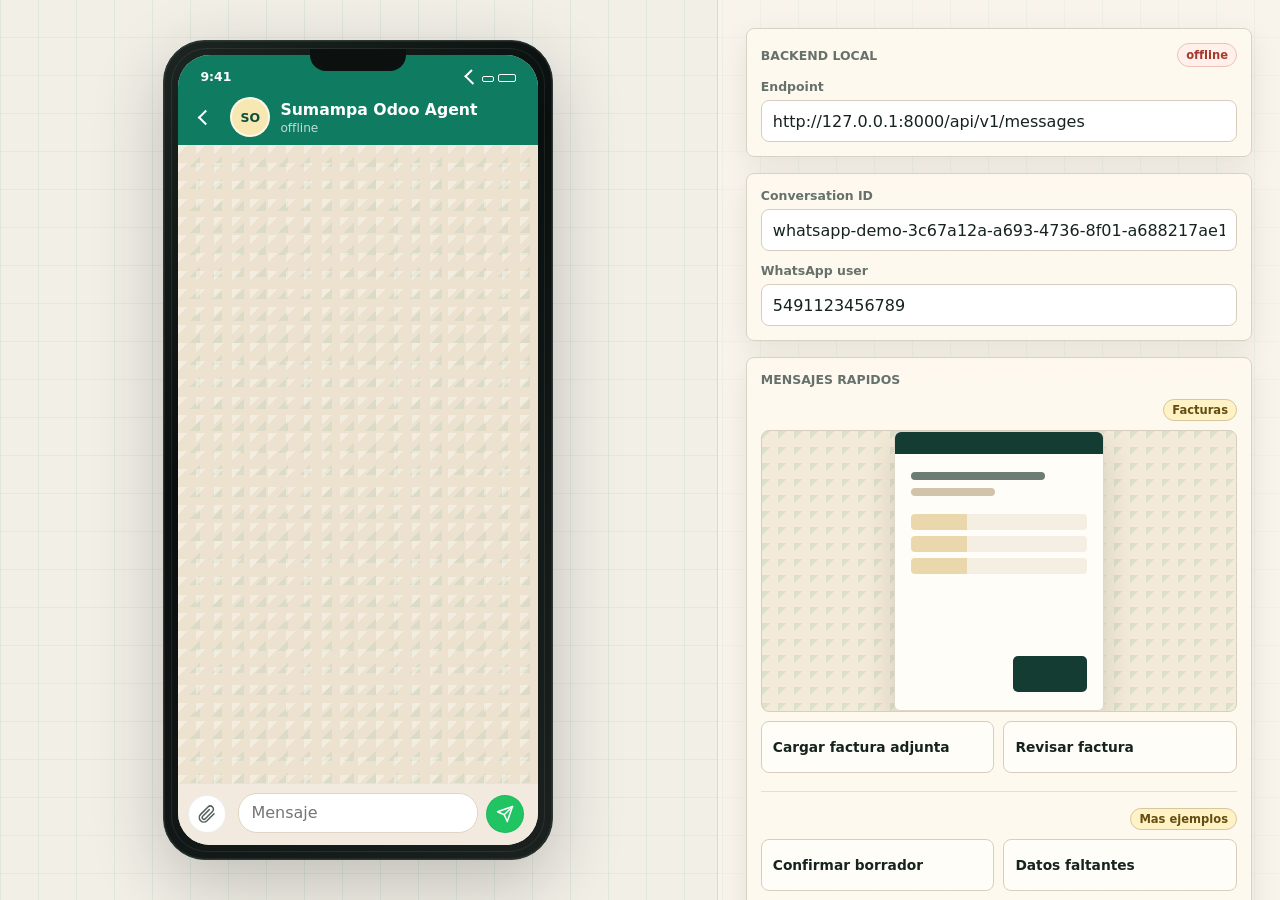
==== demo/index.html @ 9246c16b "feat(demo): add whatsapp-style agent test harness" ====
<!doctype html>
<html lang="es">
  <head>
    <meta charset="utf-8">
    <meta name="viewport" content="width=device-width, initial-scale=1">
    <title>Sumampa WhatsApp Demo</title>
    <link rel="icon" href="./favicon.svg" type="image/svg+xml">
    <link rel="stylesheet" href="./styles.css">
  </head>
  <body>
    <svg class="icon-sprite" aria-hidden="true">
      <symbol id="icon-attachment" viewBox="0 0 24 24">
        <path d="M21.4 11.6 12 21a6 6 0 0 1-8.5-8.5l9.8-9.8a4.2 4.2 0 0 1 6 6L9.7 18.3a2.4 2.4 0 0 1-3.4-3.4l8.7-8.7"></path>
      </symbol>
      <symbol id="icon-send" viewBox="0 0 24 24">
        <path d="m22 2-7 20-4-9-9-4 20-7Z"></path>
        <path d="M22 2 11 13"></path>
      </symbol>
      <symbol id="icon-trash" viewBox="0 0 24 24">
        <path d="M3 6h18"></path>
        <path d="M8 6V4h8v2"></path>
        <path d="m19 6-1 14H6L5 6"></path>
      </symbol>
      <symbol id="icon-check" viewBox="0 0 24 24">
        <path d="m20 6-11 11-5-5"></path>
      </symbol>
    </svg>

    <div class="app-shell">
      <main class="phone-stage" aria-label="Vista de WhatsApp">
        <section class="phone" aria-label="Telefono con chat">
          <div class="phone-speaker" aria-hidden="true"></div>
          <div class="phone-glass">
            <div class="phone-status">
              <span>9:41</span>
              <div class="status-icons" aria-hidden="true">
                <span></span>
                <span></span>
                <span></span>
              </div>
            </div>

            <header class="chat-header">
              <button class="back-button" type="button" aria-label="Volver" title="Volver">
                <span aria-hidden="true"></span>
              </button>
              <div class="agent-avatar" aria-hidden="true">SO</div>
              <div class="chat-title">
                <strong>Sumampa Odoo Agent</strong>
                <small id="phoneStatus">backend local</small>
              </div>
            </header>

            <section id="messageList" class="message-list" aria-live="polite"></section>

            <div id="pendingAttachment" class="pending-attachment is-hidden" aria-live="polite">
              <div class="pending-preview" id="pendingPreview"></div>
              <div class="pending-copy">
                <strong id="pendingName"></strong>
                <span id="pendingMeta"></span>
              </div>
              <button
                id="removeAttachmentButton"
                class="icon-button danger"
                type="button"
                aria-label="Quitar adjunto"
                title="Quitar adjunto"
              >
                <svg><use href="#icon-trash"></use></svg>
              </button>
            </div>

            <form id="composerForm" class="composer">
              <button
                id="attachmentButton"
                class="icon-button"
                type="button"
                aria-label="Adjuntar factura"
                title="Adjuntar factura"
              >
                <svg><use href="#icon-attachment"></use></svg>
              </button>
              <input id="fileInput" type="file" accept="image/*,application/pdf,text/plain" hidden>
              <textarea
                id="messageInput"
                aria-label="Mensaje"
                placeholder="Mensaje"
                rows="1"
              ></textarea>
              <button
                id="sendButton"
                class="icon-button send"
                type="submit"
                aria-label="Enviar"
                title="Enviar"
              >
                <svg><use href="#icon-send"></use></svg>
              </button>
            </form>
          </div>
        </section>
      </main>

      <aside class="control-panel" aria-label="Controles del demo">
        <section class="panel-section">
          <div class="section-title">
            <span>Backend local</span>
            <strong id="connectionPill" data-status="checking">checando</strong>
          </div>
          <label class="field">
            <span>Endpoint</span>
            <input id="endpointInput" type="url" value="http://127.0.0.1:8000/api/v1/messages">
          </label>
        </section>

        <section class="panel-section compact-grid">
          <label class="field">
            <span>Conversation ID</span>
            <input id="conversationInput" type="text">
          </label>
          <label class="field">
            <span>WhatsApp user</span>
            <input id="userInput" type="text" value="5491123456789">
          </label>
        </section>

        <section class="panel-section">
          <div class="section-title">
            <span>Mensajes rapidos</span>
          </div>
          <div class="quick-groups">
            <div class="quick-group">
              <div class="quick-group-title align-end">
                <strong>Facturas</strong>
              </div>
              <div class="invoice-preview" aria-label="Preview de factura mock">
                <div class="invoice-paper">
                  <div class="invoice-bar"></div>
                  <div class="invoice-row strong"></div>
                  <div class="invoice-row short"></div>
                  <div class="invoice-table">
                    <span></span>
                    <span></span>
                    <span></span>
                  </div>
                  <div class="invoice-total"></div>
                </div>
              </div>
              <div class="quick-actions">
                <button
                  type="button"
                  data-mock-attachment="invoice"
                  data-message="Necesito cargar esta factura en Odoo."
                >
                  Cargar factura adjunta
                </button>
                <button
                  type="button"
                  data-mock-attachment="invoice"
                  data-message="Lee esta factura y decime que datos faltan antes de cargarla."
                >
                  Revisar factura
                </button>
              </div>
            </div>
            <div class="quick-group">
              <div class="quick-group-title align-end">
                <strong>Mas ejemplos</strong>
              </div>
              <div class="quick-actions">
                <button type="button" data-message="Confirmo, cargala como borrador.">
                  Confirmar borrador
                </button>
                <button type="button" data-message="Que datos faltan para avanzar?">
                  Datos faltantes
                </button>
                <button type="button" data-message="Buscala por proveedor y fecha.">
                  Buscar en Odoo
                </button>
                <button type="button" data-message="Mostrame el estado de esta conversacion.">
                  Estado del caso
                </button>
              </div>
            </div>
          </div>
        </section>
      </aside>
    </div>

    <script src="./app.js"></script>
  </body>
</html>
---- demo/styles.css ----
:root {
  color-scheme: light;
  --page: #f2efe7;
  --ink: #16231f;
  --muted: #66716c;
  --line: #d9d1c3;
  --panel: #fffaf0;
  --panel-strong: #fbf3e3;
  --phone-shell: #101817;
  --phone-line: #26302d;
  --chat-bg: #ede2d0;
  --whatsapp: #20c463;
  --whatsapp-dark: #0f8b57;
  --assistant: #ffffff;
  --assistant-line: #e6dfd3;
  --accent: #e7b743;
  --accent-strong: #c85242;
  --teal: #1e7f8e;
  --shadow: 0 22px 70px rgba(21, 31, 27, 0.24);
  --radius: 8px;
  --control-height: 42px;
  font-family:
    Inter, ui-sans-serif, system-ui, -apple-system, BlinkMacSystemFont, "Segoe UI", sans-serif;
}

* {
  box-sizing: border-box;
}

body {
  min-height: 100dvh;
  margin: 0;
  background:
    linear-gradient(90deg, rgba(15, 139, 87, 0.08) 1px, transparent 1px),
    linear-gradient(0deg, rgba(200, 82, 66, 0.07) 1px, transparent 1px),
    var(--page);
  background-size: 38px 38px;
  color: var(--ink);
}

button,
input,
textarea {
  font: inherit;
}

button {
  cursor: pointer;
}

.icon-sprite {
  position: absolute;
  width: 0;
  height: 0;
  overflow: hidden;
}

.app-shell {
  display: grid;
  grid-template-columns: minmax(420px, 56vw) minmax(340px, 1fr);
  gap: 0;
  height: 100dvh;
  min-height: 100dvh;
  overflow: hidden;
}

.phone-stage {
  display: grid;
  place-items: center;
  height: 100%;
  min-height: 0;
  min-width: 0;
  overflow: hidden;
  padding: 28px;
}

.phone {
  position: relative;
  width: min(390px, calc(100vw - 32px));
  height: min(820px, calc(100dvh - 56px));
  min-height: 640px;
  padding: 14px;
  border: 1px solid #2d3935;
  border-radius: 42px;
  background:
    linear-gradient(135deg, #1c2522, #090f0e 38%, #1b211f),
    var(--phone-shell);
  box-shadow: var(--shadow), inset 0 0 0 1px rgba(255, 255, 255, 0.06);
}

.phone::before {
  position: absolute;
  inset: 7px;
  border: 1px solid rgba(255, 255, 255, 0.08);
  border-radius: 36px;
  content: "";
  pointer-events: none;
}

.phone-speaker {
  position: absolute;
  top: 8px;
  left: 50%;
  z-index: 4;
  width: 96px;
  height: 22px;
  transform: translateX(-50%);
  border-radius: 0 0 16px 16px;
  background: #0c1110;
}

.phone-glass {
  position: relative;
  display: grid;
  grid-template-rows: auto auto 1fr auto auto;
  height: 100%;
  overflow: hidden;
  border-radius: 32px;
  background: var(--chat-bg);
}

.phone-status {
  display: flex;
  align-items: center;
  justify-content: space-between;
  height: 34px;
  padding: 9px 22px 0;
  background: #0f7b61;
  color: white;
  font-size: 0.78rem;
  font-weight: 700;
}

.status-icons {
  display: flex;
  align-items: flex-end;
  gap: 4px;
}

.status-icons span {
  display: block;
  width: 12px;
  height: 6px;
  border: 1px solid currentColor;
  border-radius: 2px;
}

.status-icons span:first-child {
  height: 10px;
  border-width: 0 0 2px 2px;
  border-radius: 0;
  transform: rotate(45deg);
}

.status-icons span:last-child {
  width: 18px;
  height: 8px;
}

.chat-header {
  display: grid;
  grid-template-columns: 30px 40px 1fr;
  align-items: center;
  gap: 10px;
  min-height: 56px;
  padding: 8px 12px;
  background: #0f7b61;
  color: white;
  box-shadow: 0 1px 0 rgba(0, 0, 0, 0.18);
}

.back-button {
  display: grid;
  place-items: center;
  width: 30px;
  height: 30px;
  border: 0;
  border-radius: 50%;
  background: transparent;
  color: white;
}

.back-button span {
  display: block;
  width: 11px;
  height: 11px;
  border: solid currentColor;
  border-width: 0 0 2px 2px;
  transform: rotate(45deg);
}

.agent-avatar {
  display: grid;
  place-items: center;
  width: 40px;
  height: 40px;
  border: 2px solid rgba(255, 255, 255, 0.68);
  border-radius: 50%;
  background: #f7e7b2;
  color: #0d4f3d;
  font-size: 0.78rem;
  font-weight: 900;
  letter-spacing: 0;
}

.chat-title {
  display: grid;
  min-width: 0;
}

.chat-title strong,
.chat-title small {
  overflow: hidden;
  text-overflow: ellipsis;
  white-space: nowrap;
}

.chat-title strong {
  font-size: 0.98rem;
}

.chat-title small {
  margin-top: 2px;
  color: rgba(255, 255, 255, 0.74);
  font-size: 0.76rem;
}

.message-list {
  display: flex;
  flex-direction: column;
  gap: 8px;
  min-height: 0;
  padding: 14px 12px 12px;
  overflow-y: auto;
  background:
    linear-gradient(135deg, rgba(255, 255, 255, 0.36) 25%, transparent 25%) 0 0 / 18px 18px,
    linear-gradient(315deg, rgba(15, 139, 87, 0.08) 25%, transparent 25%) 0 0 / 22px 22px,
    var(--chat-bg);
  scrollbar-width: thin;
}

.message {
  display: flex;
}

.message.assistant,
.message.system {
  justify-content: flex-start;
}

.message.user {
  justify-content: flex-end;
}

.bubble {
  max-width: min(82%, 300px);
  padding: 8px 9px 6px;
  border: 1px solid transparent;
  border-radius: 14px;
  box-shadow: 0 1px 1px rgba(0, 0, 0, 0.08);
}

.assistant .bubble {
  border-color: var(--assistant-line);
  background: var(--assistant);
}

.user .bubble {
  background: #d5ffd2;
}

.system .bubble {
  align-self: center;
  max-width: 92%;
  border-color: #ead6a5;
  background: #fff3c6;
  color: #624d11;
  font-size: 0.82rem;
}

.bubble-text {
  color: #1d2a26;
  font-size: 0.92rem;
  line-height: 1.35;
  overflow-wrap: anywhere;
  white-space: pre-wrap;
}

.message-time {
  display: flex;
  justify-content: flex-end;
  gap: 3px;
  margin-top: 3px;
  color: #6a756f;
  font-size: 0.68rem;
  line-height: 1;
}

.message-time svg {
  width: 12px;
  height: 12px;
  stroke: #3792d0;
}

.bubble-attachment {
  margin-bottom: 6px;
  overflow: hidden;
  border: 1px solid rgba(0, 0, 0, 0.08);
  border-radius: 10px;
  background: rgba(255, 255, 255, 0.6);
}

.bubble-attachment img {
  display: block;
  width: 100%;
  max-height: 280px;
  object-fit: cover;
}

.file-tile {
  display: grid;
  grid-template-columns: 42px 1fr;
  align-items: center;
  gap: 10px;
  min-width: 210px;
  padding: 10px;
}

.file-icon {
  display: grid;
  place-items: center;
  width: 42px;
  height: 42px;
  border-radius: var(--radius);
  background: #f2d27b;
  color: #61430a;
  font-weight: 900;
}

.file-tile strong,
.file-tile span {
  display: block;
  overflow: hidden;
  text-overflow: ellipsis;
  white-space: nowrap;
}

.file-tile strong {
  font-size: 0.82rem;
}

.file-tile span {
  color: var(--muted);
  font-size: 0.72rem;
}

.typing .bubble {
  padding: 11px 12px;
}

.typing-dots {
  display: inline-flex;
  gap: 4px;
}

.typing-dots span {
  width: 7px;
  height: 7px;
  border-radius: 50%;
  background: #8f9893;
  animation: typing-bounce 1.2s infinite ease-in-out;
}

.typing-dots span:nth-child(2) {
  animation-delay: 0.16s;
}

.typing-dots span:nth-child(3) {
  animation-delay: 0.32s;
}

@keyframes typing-bounce {
  0%,
  80%,
  100% {
    transform: translateY(0);
    opacity: 0.55;
  }

  40% {
    transform: translateY(-4px);
    opacity: 1;
  }
}

.pending-attachment {
  display: grid;
  grid-template-columns: 56px 1fr 38px;
  align-items: center;
  gap: 10px;
  padding: 8px 10px;
  border-top: 1px solid rgba(0, 0, 0, 0.08);
  background: rgba(255, 250, 240, 0.96);
}

.pending-attachment.is-hidden {
  display: none;
}

.pending-preview {
  display: grid;
  place-items: center;
  width: 56px;
  height: 56px;
  overflow: hidden;
  border: 1px solid #e5d5b8;
  border-radius: var(--radius);
  background: #f8ebcf;
}

.pending-preview img {
  width: 100%;
  height: 100%;
  object-fit: cover;
}

.pending-copy {
  display: grid;
  gap: 2px;
  min-width: 0;
}

.pending-copy strong,
.pending-copy span {
  overflow: hidden;
  text-overflow: ellipsis;
  white-space: nowrap;
}

.pending-copy strong {
  font-size: 0.84rem;
}

.pending-copy span {
  color: var(--muted);
  font-size: 0.72rem;
}

.composer {
  display: grid;
  grid-template-columns: 42px 1fr 42px;
  align-items: end;
  gap: 8px;
  padding: 9px 10px 12px;
  background: #f2eadf;
}

.icon-button {
  display: grid;
  place-items: center;
  width: 38px;
  height: 38px;
  border: 1px solid rgba(26, 38, 33, 0.08);
  border-radius: 50%;
  background: white;
  color: #54615b;
  transition:
    transform 0.16s ease,
    background-color 0.16s ease,
    color 0.16s ease;
}

.icon-button:hover {
  transform: translateY(-1px);
  color: var(--ink);
}

.icon-button:disabled {
  cursor: not-allowed;
  opacity: 0.5;
  transform: none;
}

.icon-button svg,
.quick-actions svg {
  width: 18px;
  height: 18px;
  fill: none;
  stroke: currentColor;
  stroke-linecap: round;
  stroke-linejoin: round;
  stroke-width: 2;
}

.icon-button.send {
  background: var(--whatsapp);
  color: white;
}

.icon-button.danger {
  color: var(--accent-strong);
}

.composer textarea {
  width: 100%;
  max-height: 112px;
  min-height: 38px;
  padding: 9px 12px;
  resize: none;
  border: 1px solid #dfd5c6;
  border-radius: 19px;
  outline: none;
  background: white;
  color: var(--ink);
  line-height: 1.25;
}

.composer textarea:focus,
.field input:focus,
.quick-actions button:focus-visible,
.icon-button:focus-visible {
  outline: 3px solid rgba(30, 127, 142, 0.35);
  outline-offset: 2px;
}

.control-panel {
  display: flex;
  flex-direction: column;
  justify-content: flex-start;
  gap: 16px;
  align-self: stretch;
  width: 100%;
  height: 100dvh;
  max-height: 100dvh;
  min-height: 0;
  min-width: 0;
  overflow-y: auto;
  overscroll-behavior: contain;
  padding: 28px;
  scroll-padding-top: 28px;
  border-left: 1px solid rgba(117, 105, 82, 0.2);
  background: rgba(255, 250, 240, 0.42);
}

.panel-section {
  display: grid;
  gap: 12px;
  padding: 14px;
  border: 1px solid var(--line);
  border-radius: var(--radius);
  background: rgba(255, 250, 240, 0.88);
  box-shadow: 0 10px 30px rgba(42, 31, 19, 0.08);
}

.section-title {
  display: flex;
  align-items: center;
  justify-content: space-between;
  gap: 12px;
  color: var(--muted);
  font-size: 0.78rem;
  font-weight: 800;
  letter-spacing: 0;
  text-transform: uppercase;
}

.section-title strong,
#connectionPill {
  flex: none;
  padding: 4px 8px;
  border: 1px solid #cddbd2;
  border-radius: 999px;
  background: #e8f6ee;
  color: #0c6d43;
  font-size: 0.72rem;
  text-transform: none;
}

#connectionPill[data-status="checking"] {
  border-color: #d8c69f;
  background: #fff3c6;
  color: #654d12;
}

#connectionPill[data-status="ok"] {
  border-color: #b9ddc9;
  background: #e8f6ee;
  color: #0c6d43;
}

#connectionPill[data-status="error"] {
  border-color: #efc1b8;
  background: #fff0ec;
  color: #a53a2c;
}

.field {
  display: grid;
  gap: 6px;
  min-width: 0;
}

.field span {
  color: var(--muted);
  font-size: 0.78rem;
  font-weight: 750;
}

.field input {
  width: 100%;
  height: var(--control-height);
  padding: 0 11px;
  border: 1px solid #d7cebf;
  border-radius: var(--radius);
  outline: none;
  background: white;
  color: var(--ink);
}

.compact-grid {
  grid-template-columns: 1fr;
}

.quick-groups {
  display: grid;
  gap: 18px;
}

.quick-group {
  display: grid;
  gap: 9px;
}

.quick-group + .quick-group {
  padding-top: 16px;
  border-top: 1px solid rgba(117, 105, 82, 0.18);
}

.quick-group-title {
  display: flex;
  align-items: center;
  justify-content: space-between;
  gap: 10px;
  color: var(--ink);
  font-size: 0.9rem;
  font-weight: 900;
}

.quick-group-title.align-end {
  justify-content: flex-end;
}

.quick-group-title strong {
  flex: none;
  padding: 3px 8px;
  border: 1px solid #d8c69f;
  border-radius: 999px;
  background: #fff3c6;
  color: #654d12;
  font-size: 0.72rem;
}

.invoice-preview {
  display: grid;
  place-items: center;
  min-height: 178px;
  overflow: hidden;
  border: 1px solid #d7cebf;
  border-radius: var(--radius);
  background:
    linear-gradient(135deg, rgba(15, 139, 87, 0.1) 25%, transparent 25%) 0 0 / 16px 16px,
    #f4ead8;
}

.invoice-paper {
  position: relative;
  width: min(210px, 72%);
  aspect-ratio: 3 / 4;
  padding: 18px 16px;
  border: 1px solid #e1d7c9;
  border-radius: 6px;
  background: #fffdf8;
  box-shadow: 0 14px 32px rgba(28, 38, 34, 0.15);
}

.invoice-bar {
  height: 22px;
  margin: -18px -16px 18px;
  border-radius: 6px 6px 0 0;
  background: #143c33;
}

.invoice-row {
  height: 8px;
  margin-bottom: 8px;
  border-radius: 999px;
  background: #d2c4ab;
}

.invoice-row.strong {
  width: 76%;
  background: #6d7d73;
}

.invoice-row.short {
  width: 48%;
}

.invoice-table {
  display: grid;
  gap: 6px;
  margin-top: 18px;
}

.invoice-table span {
  height: 16px;
  border-radius: 4px;
  background: linear-gradient(90deg, #ead8ac 32%, #f4eee3 32%);
}

.invoice-total {
  position: absolute;
  right: 16px;
  bottom: 18px;
  width: 74px;
  height: 36px;
  border-radius: 5px;
  background: #143c33;
}

.quick-actions {
  display: grid;
  grid-template-columns: repeat(2, minmax(0, 1fr));
  gap: 9px;
}

.quick-actions button {
  min-height: 52px;
  padding: 10px 11px;
  border: 1px solid #d7cebf;
  border-radius: var(--radius);
  background: #fffdf8;
  color: var(--ink);
  font-size: 0.86rem;
  font-weight: 750;
  text-align: left;
}

.quick-actions button:hover,
.quick-actions button:focus-visible {
  border-color: #bba986;
  background: #fff7e3;
}

.drop-active .phone-glass {
  outline: 3px solid rgba(32, 196, 99, 0.45);
  outline-offset: 4px;
}

@media (max-width: 980px) {
  .app-shell {
    grid-template-columns: 1fr;
    height: auto;
    min-height: 100dvh;
    overflow: visible;
  }

  .phone-stage {
    height: auto;
    overflow: visible;
    padding: 22px;
  }

  .control-panel {
    align-self: stretch;
    height: auto;
    max-height: none;
    border-left: 0;
    border-top: 1px solid rgba(117, 105, 82, 0.2);
    padding: 22px;
  }

  .phone {
    height: 760px;
  }
}

@media (max-width: 560px) {
  .app-shell {
    gap: 16px;
    padding: 14px;
  }

  .phone {
    min-height: 610px;
  }

  .quick-actions {
    grid-template-columns: 1fr;
  }

  .panel-section {
    padding: 12px;
  }
}
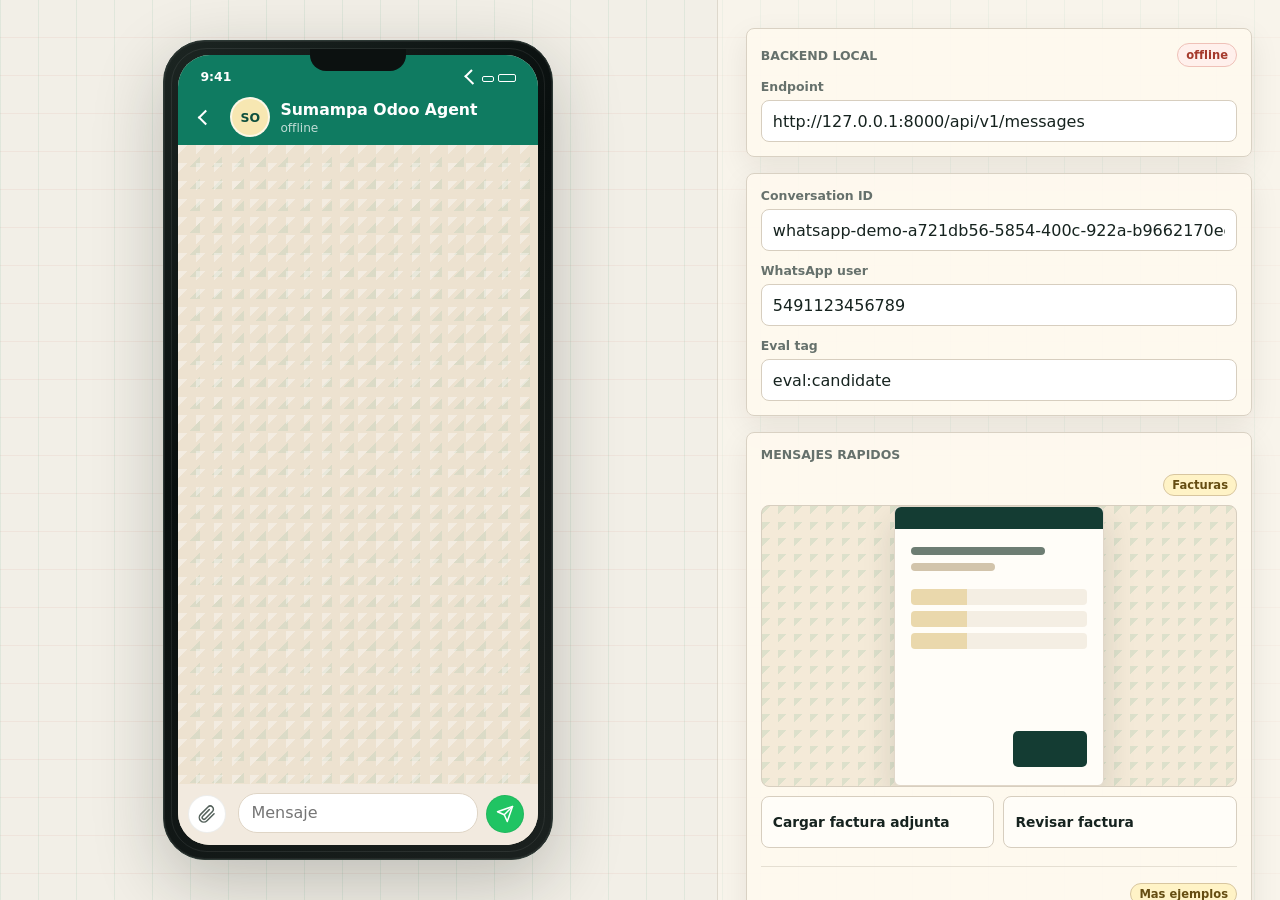
==== commit 65a603a3: "feat(evals): add demo eval tags and transcript export" ====
--- a/demo/index.html
+++ b/demo/index.html
@@ -122,6 +122,10 @@
             <span>WhatsApp user</span>
             <input id="userInput" type="text" value="5491123456789">
           </label>
+          <label class="field">
+            <span>Eval tag</span>
+            <input id="evalTagInput" type="text" value="eval:candidate">
+          </label>
         </section>
 
         <section class="panel-section">
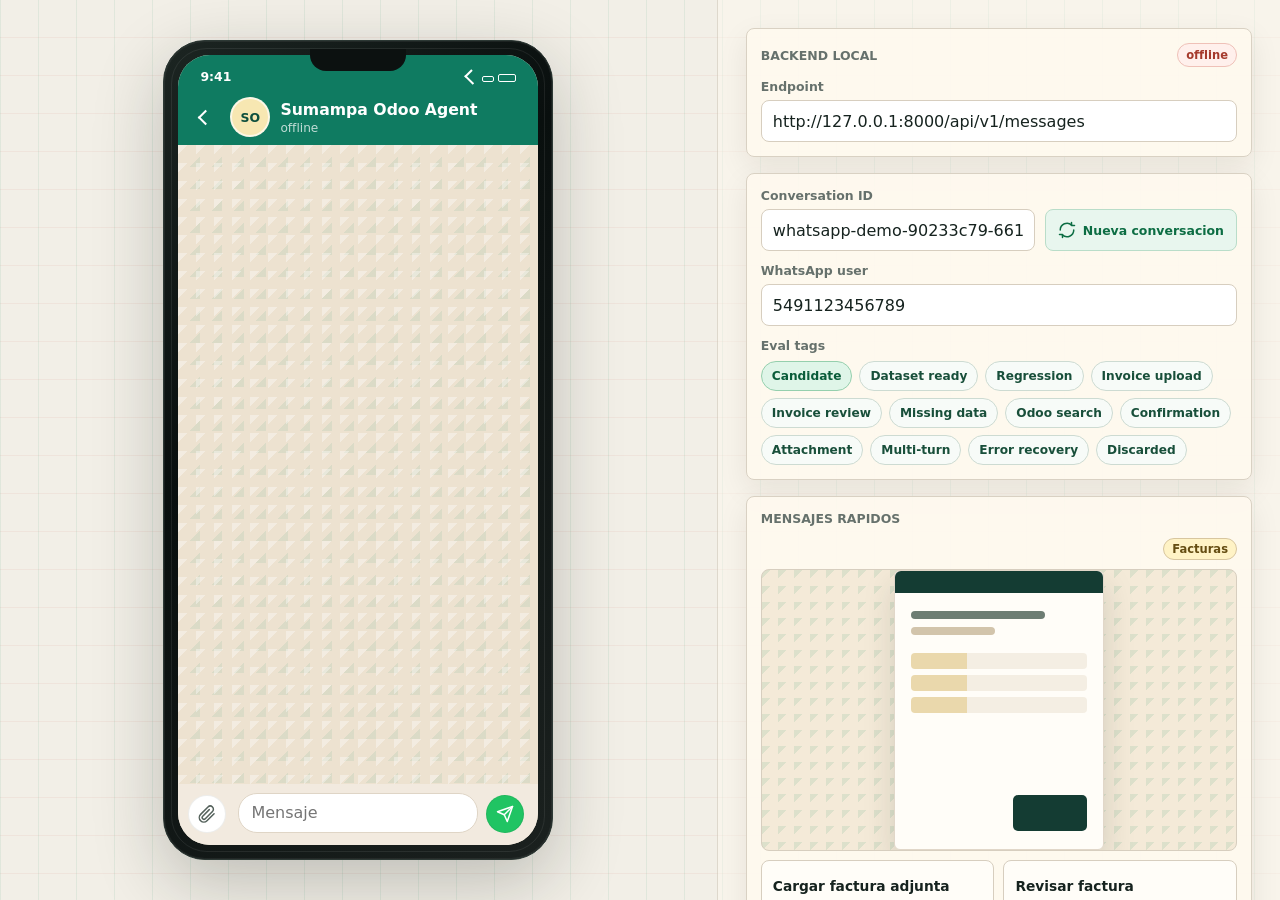
==== commit 33ccd56b: "feat(evals): add live demo eval tagging Persist current eval tag state for conversation exports and " ====
--- a/demo/index.html
+++ b/demo/index.html
@@ -23,6 +23,12 @@
       </symbol>
       <symbol id="icon-check" viewBox="0 0 24 24">
         <path d="m20 6-11 11-5-5"></path>
+      </symbol>
+      <symbol id="icon-refresh" viewBox="0 0 24 24">
+        <path d="M21 12a9 9 0 0 1-15.2 6.5"></path>
+        <path d="M3 12A9 9 0 0 1 18.2 5.5"></path>
+        <path d="M18 2v4h4"></path>
+        <path d="M6 22v-4H2"></path>
       </symbol>
     </svg>
 
@@ -114,18 +120,24 @@
         </section>
 
         <section class="panel-section compact-grid">
-          <label class="field">
-            <span>Conversation ID</span>
-            <input id="conversationInput" type="text">
-          </label>
+          <div class="conversation-row">
+            <label class="field">
+              <span>Conversation ID</span>
+              <input id="conversationInput" type="text">
+            </label>
+            <button id="newConversationButton" class="tool-button" type="button">
+              <svg aria-hidden="true"><use href="#icon-refresh"></use></svg>
+              <span>Nueva conversacion</span>
+            </button>
+          </div>
           <label class="field">
             <span>WhatsApp user</span>
             <input id="userInput" type="text" value="5491123456789">
           </label>
-          <label class="field">
-            <span>Eval tag</span>
-            <input id="evalTagInput" type="text" value="eval:candidate">
-          </label>
+          <div class="tag-manager">
+            <span class="tag-manager-title">Eval tags</span>
+            <div id="evalTagList" class="tag-list" aria-live="polite"></div>
+          </div>
         </section>
 
         <section class="panel-section">
--- a/demo/styles.css
+++ b/demo/styles.css
@@ -482,7 +482,8 @@
 }
 
 .icon-button svg,
-.quick-actions svg {
+.quick-actions svg,
+.tool-button svg {
   width: 18px;
   height: 18px;
   fill: none;
@@ -518,7 +519,9 @@
 .composer textarea:focus,
 .field input:focus,
 .quick-actions button:focus-visible,
-.icon-button:focus-visible {
+.icon-button:focus-visible,
+.tool-button:focus-visible,
+.tag-pill:focus-visible {
   outline: 3px solid rgba(30, 127, 142, 0.35);
   outline-offset: 2px;
 }
@@ -621,6 +624,80 @@
   grid-template-columns: 1fr;
 }
 
+.conversation-row {
+  display: grid;
+  grid-template-columns: minmax(0, 1fr) auto;
+  align-items: end;
+  gap: 10px;
+}
+
+.tool-button {
+  display: inline-grid;
+  grid-template-columns: 18px auto;
+  align-items: center;
+  justify-content: center;
+  gap: 7px;
+  min-height: var(--control-height);
+  padding: 0 12px;
+  border: 1px solid #b9ddc9;
+  border-radius: var(--radius);
+  background: #e8f6ee;
+  color: #0c6d43;
+  font-size: 0.78rem;
+  font-weight: 850;
+  white-space: nowrap;
+}
+
+.tool-button:hover {
+  border-color: #95cfad;
+  background: #dcf2e6;
+}
+
+.tag-manager {
+  display: grid;
+  gap: 8px;
+}
+
+.tag-manager-title {
+  color: var(--muted);
+  font-size: 0.78rem;
+  font-weight: 750;
+}
+
+.tag-list {
+  display: flex;
+  flex-wrap: wrap;
+  gap: 7px;
+  min-height: 28px;
+}
+
+.tag-pill {
+  display: inline-flex;
+  align-items: center;
+  justify-content: center;
+  max-width: 100%;
+  min-height: 30px;
+  padding: 0 10px;
+  overflow: hidden;
+  border: 1px solid #cddbd2;
+  border-radius: 999px;
+  background: #f7fbf8;
+  color: #184f3a;
+  font-size: 0.76rem;
+  font-weight: 800;
+}
+
+.tag-pill:hover {
+  background: #e2f1e8;
+  color: #0c6d43;
+}
+
+.tag-pill[data-selected="true"] {
+  border-color: #95cfad;
+  background: #dff5e8;
+  color: #095c39;
+}
+
 .quick-groups {
   display: grid;
   gap: 18px;
@@ -799,6 +876,14 @@
     grid-template-columns: 1fr;
   }
 
+  .conversation-row {
+    grid-template-columns: 1fr;
+  }
+
+  .tool-button {
+    justify-self: stretch;
+  }
+
   .panel-section {
     padding: 12px;
   }
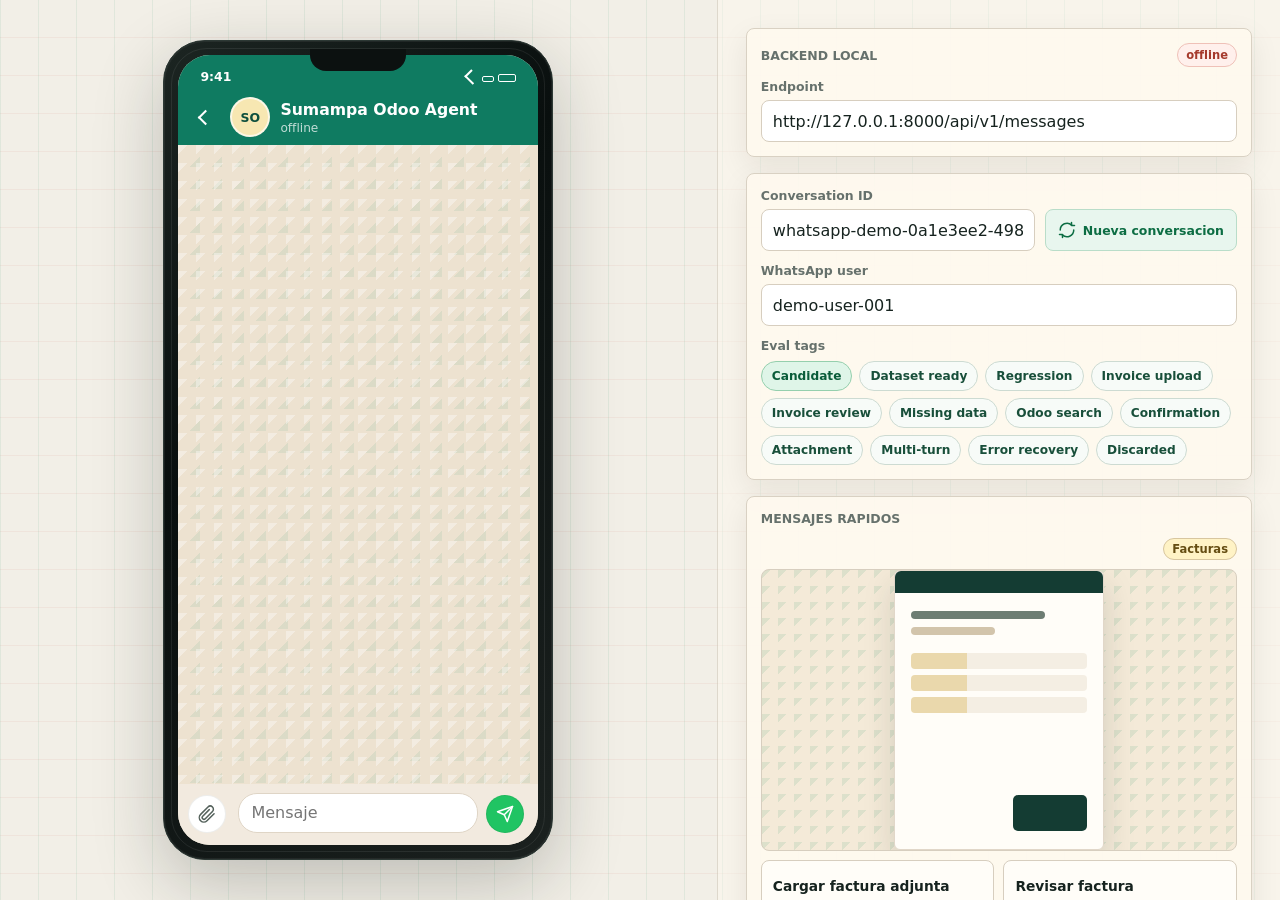
==== commit 29cbd347: "test(evals): harden phoenix and harbor evidence" ====
--- a/demo/index.html
+++ b/demo/index.html
@@ -132,7 +132,7 @@
           </div>
           <label class="field">
             <span>WhatsApp user</span>
-            <input id="userInput" type="text" value="5491123456789">
+            <input id="userInput" type="text" value="demo-user-001">
           </label>
           <div class="tag-manager">
             <span class="tag-manager-title">Eval tags</span>
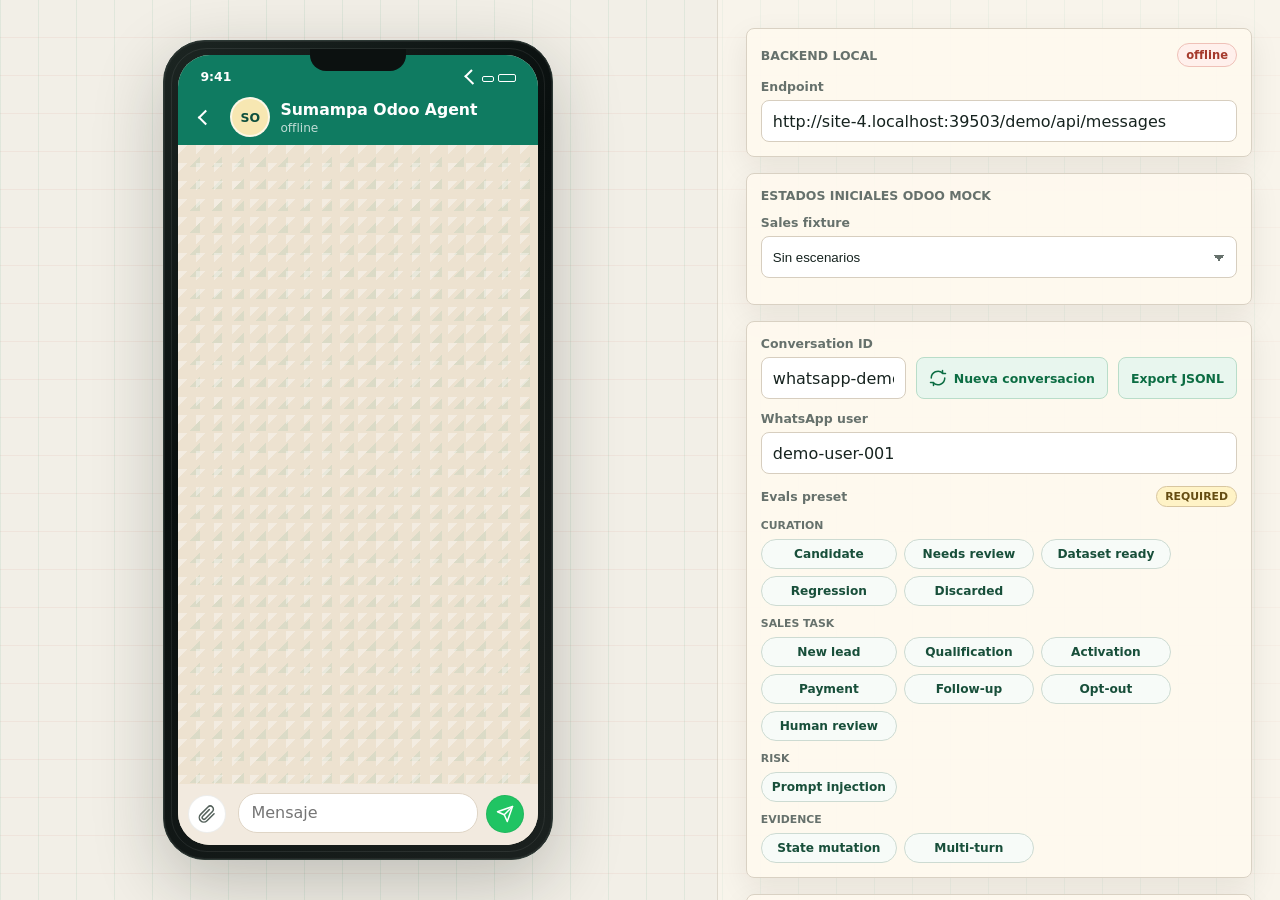
==== commit c976914a: "feat(demo): add stateful sales dataset loop" ====
--- a/demo/index.html
+++ b/demo/index.html
@@ -115,8 +115,19 @@
           </div>
           <label class="field">
             <span>Endpoint</span>
-            <input id="endpointInput" type="url" value="http://127.0.0.1:8000/api/v1/messages">
-          </label>
+            <input id="endpointInput" type="url" value="http://127.0.0.1:8000/demo/api/messages">
+          </label>
+        </section>
+
+        <section class="panel-section">
+          <div class="section-title">
+            <span>Estados iniciales Odoo mock</span>
+          </div>
+          <label class="field">
+            <span>Sales fixture</span>
+            <select id="scenarioSelect"></select>
+          </label>
+          <div id="scenarioParamList" class="param-list" aria-live="polite"></div>
         </section>
 
         <section class="panel-section compact-grid">
@@ -129,15 +140,46 @@
               <svg aria-hidden="true"><use href="#icon-refresh"></use></svg>
               <span>Nueva conversacion</span>
             </button>
+            <button id="exportJsonlButton" class="tool-button" type="button">
+              <span>Export JSONL</span>
+            </button>
           </div>
           <label class="field">
             <span>WhatsApp user</span>
             <input id="userInput" type="text" value="demo-user-001">
           </label>
-          <div class="tag-manager">
-            <span class="tag-manager-title">Eval tags</span>
+          <div class="tag-manager" id="evalPresetManager">
+            <div class="tag-manager-header">
+              <span class="tag-manager-title">Evals preset</span>
+              <strong id="evalPresetStatus">required</strong>
+            </div>
             <div id="evalTagList" class="tag-list" aria-live="polite"></div>
           </div>
+        </section>
+
+        <section class="panel-section feedback-section">
+          <div class="section-title">
+            <span>Manual feedback</span>
+          </div>
+          <div id="feedbackTagList" class="tag-list" aria-live="polite"></div>
+          <label class="field">
+            <span>Notes</span>
+            <textarea id="feedbackText" rows="3" placeholder="Optional evaluator note"></textarea>
+          </label>
+          <button id="submitFeedbackButton" class="tool-button" type="button">
+            <span>Save feedback</span>
+          </button>
+        </section>
+
+        <section class="panel-section state-section">
+          <div class="section-title">
+            <span>Mock state</span>
+          </div>
+          <div id="mockStatePanel" class="state-grid" aria-live="polite"></div>
+          <div class="section-title subtle">
+            <span>Tools</span>
+          </div>
+          <div id="toolLedgerPanel" class="tool-ledger" aria-live="polite"></div>
         </section>
 
         <section class="panel-section">
@@ -147,51 +189,17 @@
           <div class="quick-groups">
             <div class="quick-group">
               <div class="quick-group-title align-end">
-                <strong>Facturas</strong>
-              </div>
-              <div class="invoice-preview" aria-label="Preview de factura mock">
-                <div class="invoice-paper">
-                  <div class="invoice-bar"></div>
-                  <div class="invoice-row strong"></div>
-                  <div class="invoice-row short"></div>
-                  <div class="invoice-table">
-                    <span></span>
-                    <span></span>
-                    <span></span>
-                  </div>
-                  <div class="invoice-total"></div>
-                </div>
-              </div>
-              <div class="quick-actions">
-                <button
-                  type="button"
-                  data-mock-attachment="invoice"
-                  data-message="Necesito cargar esta factura en Odoo."
-                >
-                  Cargar factura adjunta
-                </button>
-                <button
-                  type="button"
-                  data-mock-attachment="invoice"
-                  data-message="Lee esta factura y decime que datos faltan antes de cargarla."
-                >
-                  Revisar factura
-                </button>
-              </div>
-            </div>
-            <div class="quick-group">
-              <div class="quick-group-title align-end">
                 <strong>Mas ejemplos</strong>
               </div>
-              <div class="quick-actions">
-                <button type="button" data-message="Confirmo, cargala como borrador.">
-                  Confirmar borrador
-                </button>
-                <button type="button" data-message="Que datos faltan para avanzar?">
-                  Datos faltantes
-                </button>
-                <button type="button" data-message="Buscala por proveedor y fecha.">
-                  Buscar en Odoo
+              <div id="scenarioQuickActions" class="quick-actions">
+                <button type="button" data-message="Ya pague, me confirmas?">
+                  Pago realizado
+                </button>
+                <button type="button" data-message="No me escriban mas por favor.">
+                  Opt-out
+                </button>
+                <button type="button" data-message="Necesito hablar con una persona.">
+                  Humano
                 </button>
                 <button type="button" data-message="Mostrame el estado de esta conversacion.">
                   Estado del caso
--- a/demo/styles.css
+++ b/demo/styles.css
@@ -518,6 +518,8 @@
 
 .composer textarea:focus,
 .field input:focus,
+.field select:focus,
+.field textarea:focus,
 .quick-actions button:focus-visible,
 .icon-button:focus-visible,
 .tool-button:focus-visible,
@@ -609,9 +611,10 @@
   font-weight: 750;
 }
 
-.field input {
+.field input,
+.field select,
+.field textarea {
   width: 100%;
-  height: var(--control-height);
   padding: 0 11px;
   border: 1px solid #d7cebf;
   border-radius: var(--radius);
@@ -620,20 +623,48 @@
   color: var(--ink);
 }
 
+.field input,
+.field select {
+  height: var(--control-height);
+}
+
+.field textarea {
+  min-height: 82px;
+  padding-top: 9px;
+  resize: vertical;
+  line-height: 1.35;
+}
+
+.field select {
+  appearance: none;
+  background:
+    linear-gradient(45deg, transparent 50%, #66716c 50%) calc(100% - 17px) 18px / 6px 6px no-repeat,
+    linear-gradient(135deg, #66716c 50%, transparent 50%) calc(100% - 11px) 18px / 6px 6px no-repeat,
+    white;
+  padding-right: 30px;
+}
+
+.param-list {
+  display: grid;
+  grid-template-columns: repeat(2, minmax(0, 1fr));
+  gap: 10px;
+}
+
 .compact-grid {
   grid-template-columns: 1fr;
 }
 
 .conversation-row {
   display: grid;
-  grid-template-columns: minmax(0, 1fr) auto;
+  grid-template-columns: minmax(0, 1fr) auto auto;
   align-items: end;
   gap: 10px;
 }
 
 .tool-button {
   display: inline-grid;
-  grid-template-columns: 18px auto;
+  grid-auto-flow: column;
+  grid-auto-columns: max-content;
   align-items: center;
   justify-content: center;
   gap: 7px;
@@ -658,17 +689,55 @@
   gap: 8px;
 }
 
+.tag-manager-header {
+  display: flex;
+  align-items: center;
+  justify-content: space-between;
+  gap: 10px;
+}
+
 .tag-manager-title {
   color: var(--muted);
   font-size: 0.78rem;
   font-weight: 750;
 }
 
+#evalPresetStatus {
+  padding: 3px 8px;
+  border: 1px solid #d8c69f;
+  border-radius: 999px;
+  background: #fff3c6;
+  color: #654d12;
+  font-size: 0.68rem;
+  text-transform: uppercase;
+}
+
+#evalPresetStatus[data-status="ok"] {
+  border-color: #b9ddc9;
+  background: #e8f6ee;
+  color: #0c6d43;
+}
+
+#evalPresetStatus[data-status="locked"] {
+  border-color: #ced6d2;
+  background: #eef2ef;
+  color: #59645f;
+}
+
 .tag-list {
-  display: flex;
-  flex-wrap: wrap;
+  display: grid;
+  grid-template-columns: repeat(auto-fit, minmax(130px, max-content));
   gap: 7px;
   min-height: 28px;
+}
+
+.tag-group-label {
+  grid-column: 1 / -1;
+  margin-top: 4px;
+  color: var(--muted);
+  font-size: 0.68rem;
+  font-weight: 900;
+  text-transform: uppercase;
 }
 
 .tag-pill {
@@ -696,6 +765,72 @@
   border-color: #95cfad;
   background: #dff5e8;
   color: #095c39;
+}
+
+.tag-pill:disabled {
+  cursor: not-allowed;
+  opacity: 0.64;
+}
+
+.feedback-section .tool-button {
+  justify-self: end;
+}
+
+.state-section {
+  gap: 10px;
+}
+
+.section-title.subtle {
+  padding-top: 4px;
+  border-top: 1px solid rgba(117, 105, 82, 0.16);
+}
+
+.state-grid {
+  display: grid;
+  grid-template-columns: repeat(2, minmax(0, 1fr));
+  gap: 8px;
+}
+
+.state-item,
+.tool-row,
+.empty-state {
+  min-width: 0;
+  padding: 9px;
+  border: 1px solid #ded4c5;
+  border-radius: var(--radius);
+  background: #fffdf8;
+}
+
+.state-item {
+  display: grid;
+  gap: 3px;
+}
+
+.state-item span,
+.tool-row span,
+.empty-state {
+  color: var(--muted);
+  font-size: 0.72rem;
+}
+
+.state-item strong,
+.tool-row strong {
+  min-width: 0;
+  overflow: hidden;
+  color: var(--ink);
+  font-size: 0.8rem;
+  text-overflow: ellipsis;
+  white-space: nowrap;
+}
+
+.tool-ledger {
+  display: grid;
+  gap: 7px;
+}
+
+.tool-row {
+  display: grid;
+  gap: 3px;
 }
 
 .quick-groups {
@@ -735,74 +870,6 @@
   background: #fff3c6;
   color: #654d12;
   font-size: 0.72rem;
-}
-
-.invoice-preview {
-  display: grid;
-  place-items: center;
-  min-height: 178px;
-  overflow: hidden;
-  border: 1px solid #d7cebf;
-  border-radius: var(--radius);
-  background:
-    linear-gradient(135deg, rgba(15, 139, 87, 0.1) 25%, transparent 25%) 0 0 / 16px 16px,
-    #f4ead8;
-}
-
-.invoice-paper {
-  position: relative;
-  width: min(210px, 72%);
-  aspect-ratio: 3 / 4;
-  padding: 18px 16px;
-  border: 1px solid #e1d7c9;
-  border-radius: 6px;
-  background: #fffdf8;
-  box-shadow: 0 14px 32px rgba(28, 38, 34, 0.15);
-}
-
-.invoice-bar {
-  height: 22px;
-  margin: -18px -16px 18px;
-  border-radius: 6px 6px 0 0;
-  background: #143c33;
-}
-
-.invoice-row {
-  height: 8px;
-  margin-bottom: 8px;
-  border-radius: 999px;
-  background: #d2c4ab;
-}
-
-.invoice-row.strong {
-  width: 76%;
-  background: #6d7d73;
-}
-
-.invoice-row.short {
-  width: 48%;
-}
-
-.invoice-table {
-  display: grid;
-  gap: 6px;
-  margin-top: 18px;
-}
-
-.invoice-table span {
-  height: 16px;
-  border-radius: 4px;
-  background: linear-gradient(90deg, #ead8ac 32%, #f4eee3 32%);
-}
-
-.invoice-total {
-  position: absolute;
-  right: 16px;
-  bottom: 18px;
-  width: 74px;
-  height: 36px;
-  border-radius: 5px;
-  background: #143c33;
 }
 
 .quick-actions {
@@ -880,6 +947,11 @@
     grid-template-columns: 1fr;
   }
 
+  .param-list,
+  .state-grid {
+    grid-template-columns: 1fr;
+  }
+
   .tool-button {
     justify-self: stretch;
   }
